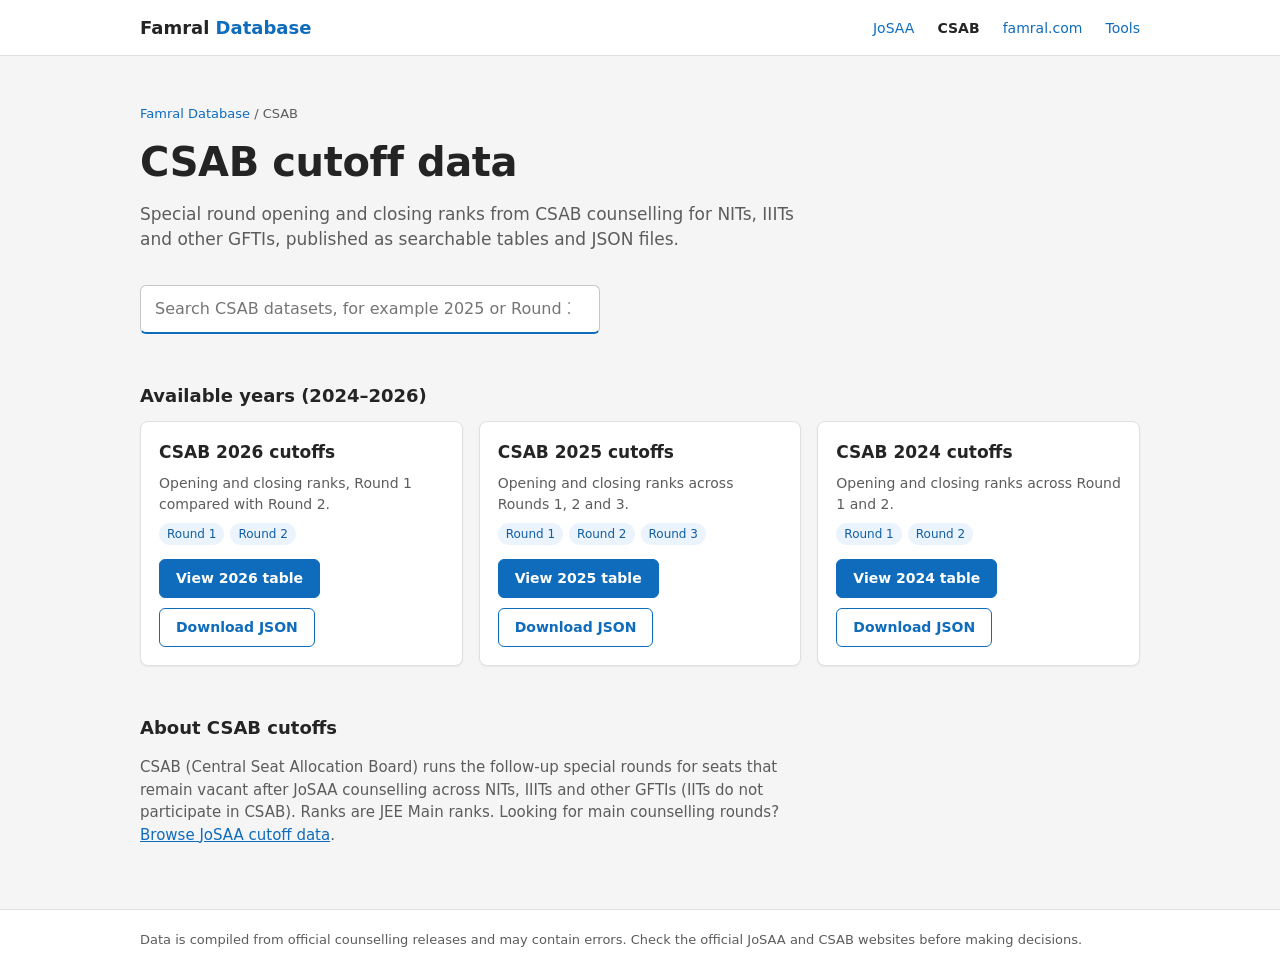
==== csab/index.html @ 927310ad "Add files via upload" ====
<!DOCTYPE html>
<html lang="en">
<head>
<meta charset="UTF-8">
<meta name="viewport" content="width=device-width, initial-scale=1">
<title>CSAB Cutoff Data 2024–2026 | Famral Database</title>
<meta name="description" content="Free CSAB special round opening and closing rank data for 2024 to 2026, round by round, for NITs, IIITs and GFTIs. View searchable tables or download JSON files.">
<meta name="robots" content="index, follow, max-snippet:-1, max-image-preview:large">
<meta name="theme-color" content="#0f6cbd">
<link rel="canonical" href="https://database.famral.com/csab/">
<link rel="icon" href="data:image/svg+xml,%3Csvg xmlns='http://www.w3.org/2000/svg' viewBox='0 0 32 32'%3E%3Crect width='32' height='32' rx='6' fill='%230f6cbd'/%3E%3Ctext x='16' y='23' font-family='Segoe UI,Arial' font-size='20' font-weight='700' text-anchor='middle' fill='white'%3EF%3C/text%3E%3C/svg%3E">

<meta property="og:type" content="website">
<meta property="og:site_name" content="Famral Database">
<meta property="og:title" content="CSAB Cutoff Data 2024–2026 | Famral Database">
<meta property="og:description" content="Free CSAB special round opening and closing rank data for 2024 to 2026, round by round, for NITs, IIITs and GFTIs. View searchable tables or download JSON files.">
<meta property="og:url" content="https://database.famral.com/csab/">
<meta property="og:locale" content="en_IN">
<meta name="twitter:card" content="summary">
<meta name="twitter:title" content="CSAB Cutoff Data 2024–2026 | Famral Database">
<meta name="twitter:description" content="Free CSAB special round opening and closing rank data for 2024 to 2026, round by round, for NITs, IIITs and GFTIs. View searchable tables or download JSON files.">

<script type="application/ld+json">
[
  {
    "@context": "https://schema.org",
    "@type": "CollectionPage",
    "name": "CSAB Cutoff Data 2024–2026 | Famral Database",
    "description": "Free CSAB special round opening and closing rank data for 2024 to 2026, round by round, for NITs, IIITs and GFTIs.",
    "url": "https://database.famral.com/csab/",
    "isPartOf": {
      "@type": "WebSite",
      "name": "Famral Database",
      "url": "https://database.famral.com/"
    },
    "mainEntity": {
      "@type": "ItemList",
      "itemListElement": [
        {
          "@type": "ListItem",
          "position": 1,
          "name": "CSAB 2026 cutoffs",
          "url": "https://database.famral.com/csab/cutoff/2026"
        },
        {
          "@type": "ListItem",
          "position": 2,
          "name": "CSAB 2025 cutoffs",
          "url": "https://database.famral.com/csab/cutoff/2025"
        },
        {
          "@type": "ListItem",
          "position": 3,
          "name": "CSAB 2024 cutoffs",
          "url": "https://database.famral.com/csab/cutoff/2024"
        }
      ]
    }
  },
  {
    "@context": "https://schema.org",
    "@type": "BreadcrumbList",
    "itemListElement": [
      { "@type": "ListItem", "position": 1, "name": "Famral Database", "item": "https://database.famral.com/" },
      { "@type": "ListItem", "position": 2, "name": "CSAB", "item": "https://database.famral.com/csab/" }
    ]
  }
]
</script>

<style>
  :root {
    --blue: #0f6cbd; --blue-dark: #115ea3; --blue-tint: #ebf3fc;
    --ink: #242424; --muted: #5c5c5c; --line: #e0e0e0; --bg: #f5f5f5; --card: #ffffff;
  }
  * { box-sizing: border-box; }
  body { margin: 0; font-family: "Segoe UI", system-ui, -apple-system, Roboto, Arial, sans-serif; color: var(--ink); background: var(--bg); line-height: 1.5; }
  a { color: var(--blue); }
  a:focus-visible, input:focus-visible { outline: 3px solid #8fc1ee; outline-offset: 2px; }

  header.top { background: var(--card); border-bottom: 1px solid var(--line); }
  .bar { max-width: 1040px; margin: 0 auto; padding: 14px 20px; display: flex; align-items: center; justify-content: space-between; }
  .brand { font-weight: 600; font-size: 18px; color: var(--ink); text-decoration: none; }
  .brand span { color: var(--blue); }
  .bar nav a { margin-left: 18px; font-size: 14px; text-decoration: none; }
  .bar nav a:hover { text-decoration: underline; }
  .bar nav a[aria-current="page"] { font-weight: 600; color: var(--ink); }

  .hero { max-width: 1040px; margin: 0 auto; padding: 48px 20px 24px; }
  .crumb { font-size: 13px; color: var(--muted); margin-bottom: 8px; }
  .crumb a { text-decoration: none; }
  .crumb a:hover { text-decoration: underline; }
  .hero h1 { margin: 0 0 10px; font-size: clamp(28px, 4vw, 40px); font-weight: 600; letter-spacing: -0.01em; }
  .hero p { margin: 0; max-width: 62ch; color: var(--muted); font-size: 17px; }

  .search { max-width: 1040px; margin: 0 auto; padding: 8px 20px 20px; }
  .search input { width: 100%; max-width: 460px; padding: 11px 14px; font: inherit; border: 1px solid #c7c7c7; border-bottom: 2px solid var(--blue); border-radius: 6px; background: var(--card); }

  main { max-width: 1040px; margin: 0 auto; padding: 0 20px 40px; }
  h2 { font-size: 18px; font-weight: 600; margin: 28px 0 12px; }
  .grid { display: grid; grid-template-columns: repeat(auto-fill, minmax(290px, 1fr)); gap: 16px; }
  .card { background: var(--card); border: 1px solid var(--line); border-radius: 8px; padding: 18px; display: flex; flex-direction: column; gap: 8px; box-shadow: 0 1px 2px rgba(0,0,0,.06); }
  .card h3 { margin: 0; font-size: 17px; font-weight: 600; }
  .card h3 a { color: var(--ink); text-decoration: none; }
  .card h3 a:hover { color: var(--blue); text-decoration: underline; }
  .card p { margin: 0; color: var(--muted); font-size: 14px; flex: 1; }
  .tags { display: flex; gap: 6px; flex-wrap: wrap; list-style: none; margin: 0; padding: 0; }
  .tag { font-size: 12px; padding: 2px 8px; border-radius: 999px; background: var(--blue-tint); color: var(--blue-dark); }
  .actions { display: flex; gap: 10px; flex-wrap: wrap; margin-top: 6px; }
  .btn { display: inline-block; padding: 8px 16px; border-radius: 6px; font-size: 14px; font-weight: 600; text-decoration: none; border: 1px solid var(--blue); }
  .btn.primary { background: var(--blue); color: #fff; }
  .btn.primary:hover { background: var(--blue-dark); }
  .btn.ghost { background: transparent; color: var(--blue); }
  .btn.ghost:hover { background: var(--blue-tint); }
  .empty { display: none; padding: 28px; background: var(--card); border: 1px dashed #c7c7c7; border-radius: 8px; color: var(--muted); }

  .about { max-width: 1040px; margin: 0 auto; padding: 0 20px 48px; }
  .about h2 { margin-top: 8px; }
  .about p { max-width: 70ch; color: var(--muted); font-size: 15px; }

  footer { border-top: 1px solid var(--line); background: var(--card); }
  footer div { max-width: 1040px; margin: 0 auto; padding: 20px; font-size: 13px; color: var(--muted); }
</style>
</head>
<body>

<header class="top">
  <div class="bar">
    <a class="brand" href="/">Famral <span>Database</span></a>
    <nav aria-label="Famral sites">
      <a href="/josaa/">JoSAA</a>
      <a href="/csab/" aria-current="page">CSAB</a>
      <a href="https://www.famral.com/">famral.com</a>
      <a href="https://tools.famral.com/">Tools</a>
    </nav>
  </div>
</header>

<section class="hero">
  <nav class="crumb" aria-label="Breadcrumb"><a href="/">Famral Database</a> / <span>CSAB</span></nav>
  <h1>CSAB cutoff data</h1>
  <p>Special round opening and closing ranks from CSAB counselling for NITs, IIITs and other GFTIs, published as searchable tables and JSON files.</p>
</section>

<div class="search">
  <label for="q" hidden>Search CSAB datasets</label>
  <input id="q" type="search" placeholder="Search CSAB datasets, for example 2025 or Round 3" autocomplete="off">
</div>

<main>
  <section class="group" aria-labelledby="h-csab">
    <h2 id="h-csab">Available years (2024–2026)</h2>
    <div class="grid">
      <article class="card" data-search="csab 2026 cutoffs opening and closing ranks, round 1 compared with round 2.">
        <h3><a href="/csab/cutoff/2026">CSAB 2026 cutoffs</a></h3>
        <p>Opening and closing ranks, Round 1 compared with Round 2.</p>
        <ul class="tags"><li class="tag">Round 1</li><li class="tag">Round 2</li></ul>
        <div class="actions">
          <a class="btn primary" href="/csab/cutoff/2026">View 2026 table</a>
          <a class="btn ghost" href="/csab/cutoff/2026.json" download>Download JSON</a>
        </div>
      </article>
      <article class="card" data-search="csab 2025 cutoffs opening and closing ranks across rounds 1, 2 and 3.">
        <h3><a href="/csab/cutoff/2025">CSAB 2025 cutoffs</a></h3>
        <p>Opening and closing ranks across Rounds 1, 2 and 3.</p>
        <ul class="tags"><li class="tag">Round 1</li><li class="tag">Round 2</li><li class="tag">Round 3</li></ul>
        <div class="actions">
          <a class="btn primary" href="/csab/cutoff/2025">View 2025 table</a>
          <a class="btn ghost" href="/csab/cutoff/2025.json" download>Download JSON</a>
        </div>
      </article>
      <article class="card" data-search="csab 2024 cutoffs opening and closing ranks across rounds 1 and 2.">
        <h3><a href="/csab/cutoff/2024">CSAB 2024 cutoffs</a></h3>
        <p>Opening and closing ranks across Round 1 and 2.</p>
        <ul class="tags"><li class="tag">Round 1</li><li class="tag">Round 2</li></ul>
        <div class="actions">
          <a class="btn primary" href="/csab/cutoff/2024">View 2024 table</a>
          <a class="btn ghost" href="/csab/cutoff/2024.json" download>Download JSON</a>
        </div>
      </article>
    </div>
  </section>
  <div class="empty" id="empty">No CSAB dataset matches your search. Try a year such as 2026 or 2025.</div>
</main>

<section class="about">
  <h2>About CSAB cutoffs</h2>
  <p>CSAB (Central Seat Allocation Board) runs the follow-up special rounds for seats that remain vacant after JoSAA counselling across NITs, IIITs and other GFTIs (IITs do not participate in CSAB). Ranks are JEE Main ranks. Looking for main counselling rounds? <a href="/josaa/">Browse JoSAA cutoff data</a>.</p>
</section>

<footer>
  <div>Data is compiled from official counselling releases and may contain errors. Check the official JoSAA and CSAB websites before making decisions.</div>
</footer>

<script>
  const q = document.getElementById("q");
  const cards = [...document.querySelectorAll(".card")];
  const groups = [...document.querySelectorAll(".group")];
  const empty = document.getElementById("empty");
  q.addEventListener("input", () => {
    const term = q.value.trim().toLowerCase();
    let shown = 0;
    cards.forEach(c => {
      const hit = !term || c.dataset.search.includes(term);
      c.hidden = !hit;
      if (hit) shown++;
    });
    groups.forEach(g => { g.hidden = !g.querySelector(".card:not([hidden])"); });
    empty.style.display = shown ? "none" : "block";
  });
</script>
</body>
</html>
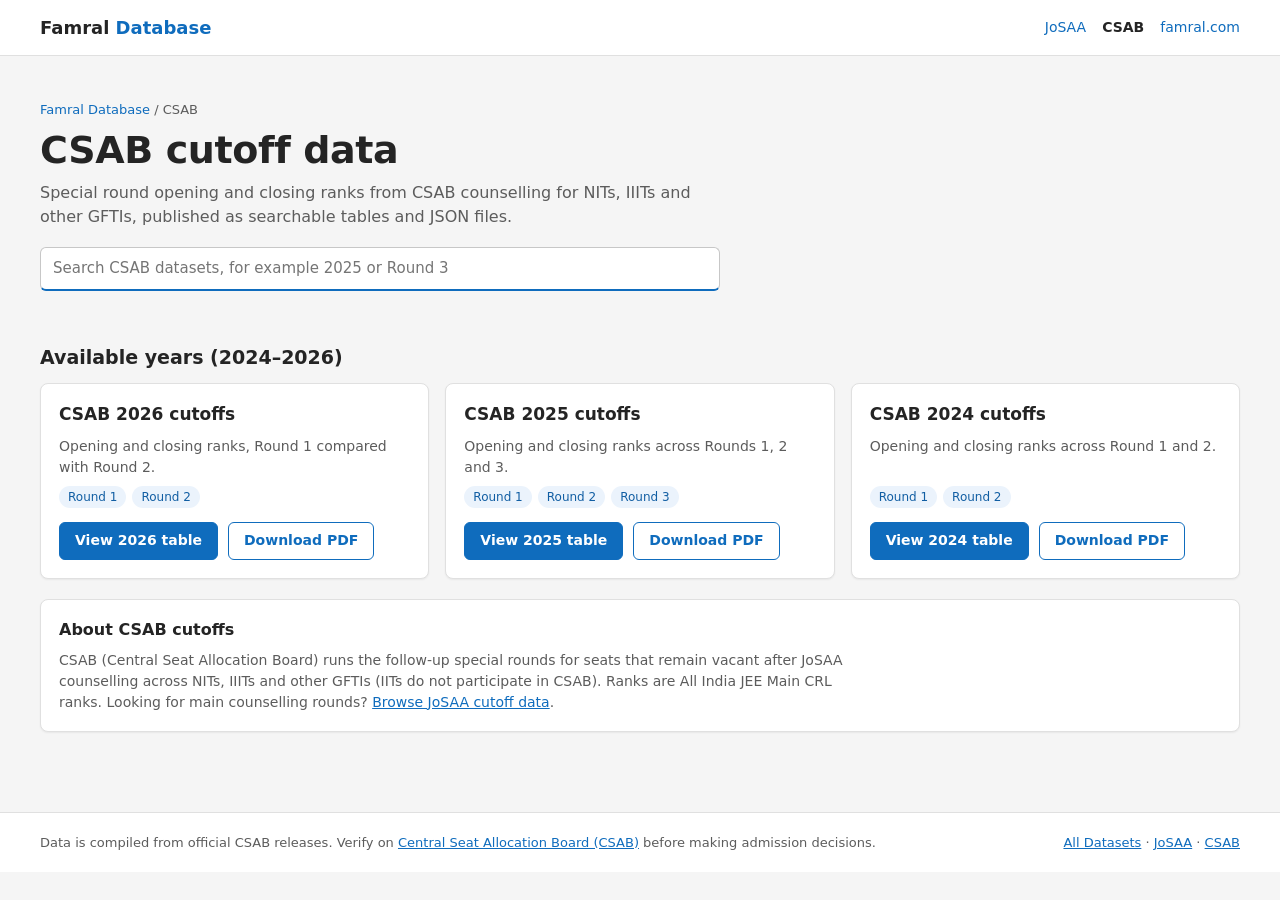
==== commit 9c03a4a9: "Add files via upload" ====
--- a/csab/index.html
+++ b/csab/index.html
@@ -68,130 +68,70 @@
 ]
 </script>
 
-<style>
-  :root {
-    --blue: #0f6cbd; --blue-dark: #115ea3; --blue-tint: #ebf3fc;
-    --ink: #242424; --muted: #5c5c5c; --line: #e0e0e0; --bg: #f5f5f5; --card: #ffffff;
-  }
-  * { box-sizing: border-box; }
-  body { margin: 0; font-family: "Segoe UI", system-ui, -apple-system, Roboto, Arial, sans-serif; color: var(--ink); background: var(--bg); line-height: 1.5; }
-  a { color: var(--blue); }
-  a:focus-visible, input:focus-visible { outline: 3px solid #8fc1ee; outline-offset: 2px; }
-
-  header.top { background: var(--card); border-bottom: 1px solid var(--line); }
-  .bar { max-width: 1040px; margin: 0 auto; padding: 14px 20px; display: flex; align-items: center; justify-content: space-between; }
-  .brand { font-weight: 600; font-size: 18px; color: var(--ink); text-decoration: none; }
-  .brand span { color: var(--blue); }
-  .bar nav a { margin-left: 18px; font-size: 14px; text-decoration: none; }
-  .bar nav a:hover { text-decoration: underline; }
-  .bar nav a[aria-current="page"] { font-weight: 600; color: var(--ink); }
-
-  .hero { max-width: 1040px; margin: 0 auto; padding: 48px 20px 24px; }
-  .crumb { font-size: 13px; color: var(--muted); margin-bottom: 8px; }
-  .crumb a { text-decoration: none; }
-  .crumb a:hover { text-decoration: underline; }
-  .hero h1 { margin: 0 0 10px; font-size: clamp(28px, 4vw, 40px); font-weight: 600; letter-spacing: -0.01em; }
-  .hero p { margin: 0; max-width: 62ch; color: var(--muted); font-size: 17px; }
-
-  .search { max-width: 1040px; margin: 0 auto; padding: 8px 20px 20px; }
-  .search input { width: 100%; max-width: 460px; padding: 11px 14px; font: inherit; border: 1px solid #c7c7c7; border-bottom: 2px solid var(--blue); border-radius: 6px; background: var(--card); }
-
-  main { max-width: 1040px; margin: 0 auto; padding: 0 20px 40px; }
-  h2 { font-size: 18px; font-weight: 600; margin: 28px 0 12px; }
-  .grid { display: grid; grid-template-columns: repeat(auto-fill, minmax(290px, 1fr)); gap: 16px; }
-  .card { background: var(--card); border: 1px solid var(--line); border-radius: 8px; padding: 18px; display: flex; flex-direction: column; gap: 8px; box-shadow: 0 1px 2px rgba(0,0,0,.06); }
-  .card h3 { margin: 0; font-size: 17px; font-weight: 600; }
-  .card h3 a { color: var(--ink); text-decoration: none; }
-  .card h3 a:hover { color: var(--blue); text-decoration: underline; }
-  .card p { margin: 0; color: var(--muted); font-size: 14px; flex: 1; }
-  .tags { display: flex; gap: 6px; flex-wrap: wrap; list-style: none; margin: 0; padding: 0; }
-  .tag { font-size: 12px; padding: 2px 8px; border-radius: 999px; background: var(--blue-tint); color: var(--blue-dark); }
-  .actions { display: flex; gap: 10px; flex-wrap: wrap; margin-top: 6px; }
-  .btn { display: inline-block; padding: 8px 16px; border-radius: 6px; font-size: 14px; font-weight: 600; text-decoration: none; border: 1px solid var(--blue); }
-  .btn.primary { background: var(--blue); color: #fff; }
-  .btn.primary:hover { background: var(--blue-dark); }
-  .btn.ghost { background: transparent; color: var(--blue); }
-  .btn.ghost:hover { background: var(--blue-tint); }
-  .empty { display: none; padding: 28px; background: var(--card); border: 1px dashed #c7c7c7; border-radius: 8px; color: var(--muted); }
-
-  .about { max-width: 1040px; margin: 0 auto; padding: 0 20px 48px; }
-  .about h2 { margin-top: 8px; }
-  .about p { max-width: 70ch; color: var(--muted); font-size: 15px; }
-
-  footer { border-top: 1px solid var(--line); background: var(--card); }
-  footer div { max-width: 1040px; margin: 0 auto; padding: 20px; font-size: 13px; color: var(--muted); }
-</style>
+<link rel="stylesheet" href="/assets/css/site.css">
 </head>
 <body>
 
-<header class="top">
-  <div class="bar">
-    <a class="brand" href="/">Famral <span>Database</span></a>
-    <nav aria-label="Famral sites">
-      <a href="/josaa/">JoSAA</a>
-      <a href="/csab/" aria-current="page">CSAB</a>
-      <a href="https://www.famral.com/">famral.com</a>
-      <a href="https://tools.famral.com/">Tools</a>
-    </nav>
+<header id="site-header" class="top" data-active="csab" data-narrow="1"></header>
+
+<section class="hero narrow">
+  <div>
+    <nav class="crumb" aria-label="Breadcrumb"><a href="/">Famral Database</a> / <span>CSAB</span></nav>
+    <h1>CSAB cutoff data</h1>
+    <p>Special round opening and closing ranks from CSAB counselling for NITs, IIITs and other GFTIs, published as searchable tables and JSON files.</p>
+    <div class="search-wrap" style="margin-top:18px">
+      <label for="q" hidden>Search CSAB datasets</label>
+      <input id="q" type="search" placeholder="Search CSAB datasets, for example 2025 or Round 3" autocomplete="off">
+    </div>
   </div>
-</header>
-
-<section class="hero">
-  <nav class="crumb" aria-label="Breadcrumb"><a href="/">Famral Database</a> / <span>CSAB</span></nav>
-  <h1>CSAB cutoff data</h1>
-  <p>Special round opening and closing ranks from CSAB counselling for NITs, IIITs and other GFTIs, published as searchable tables and JSON files.</p>
 </section>
 
-<div class="search">
-  <label for="q" hidden>Search CSAB datasets</label>
-  <input id="q" type="search" placeholder="Search CSAB datasets, for example 2025 or Round 3" autocomplete="off">
-</div>
-
-<main>
+<main class="narrow">
   <section class="group" aria-labelledby="h-csab">
     <h2 id="h-csab">Available years (2024–2026)</h2>
     <div class="grid">
-      <article class="card" data-search="csab 2026 cutoffs opening and closing ranks, round 1 compared with round 2.">
+      <article class="card dataset-card" data-search="csab 2026 cutoffs opening and closing ranks, round 1 compared with round 2.">
         <h3><a href="/csab/cutoff/2026">CSAB 2026 cutoffs</a></h3>
         <p>Opening and closing ranks, Round 1 compared with Round 2.</p>
         <ul class="tags"><li class="tag">Round 1</li><li class="tag">Round 2</li></ul>
         <div class="actions">
           <a class="btn primary" href="/csab/cutoff/2026">View 2026 table</a>
-          <a class="btn ghost" href="/csab/cutoff/2026.json" download>Download JSON</a>
+          <button class="btn ghost" type="button" data-pdf-counselling="csab" data-pdf-year="2026">Download PDF</button>
         </div>
       </article>
-      <article class="card" data-search="csab 2025 cutoffs opening and closing ranks across rounds 1, 2 and 3.">
+      <article class="card dataset-card" data-search="csab 2025 cutoffs opening and closing ranks across rounds 1, 2 and 3.">
         <h3><a href="/csab/cutoff/2025">CSAB 2025 cutoffs</a></h3>
         <p>Opening and closing ranks across Rounds 1, 2 and 3.</p>
         <ul class="tags"><li class="tag">Round 1</li><li class="tag">Round 2</li><li class="tag">Round 3</li></ul>
         <div class="actions">
           <a class="btn primary" href="/csab/cutoff/2025">View 2025 table</a>
-          <a class="btn ghost" href="/csab/cutoff/2025.json" download>Download JSON</a>
+          <button class="btn ghost" type="button" data-pdf-counselling="csab" data-pdf-year="2025">Download PDF</button>
         </div>
       </article>
-      <article class="card" data-search="csab 2024 cutoffs opening and closing ranks across rounds 1 and 2.">
+      <article class="card dataset-card" data-search="csab 2024 cutoffs opening and closing ranks across rounds 1 and 2.">
         <h3><a href="/csab/cutoff/2024">CSAB 2024 cutoffs</a></h3>
         <p>Opening and closing ranks across Round 1 and 2.</p>
         <ul class="tags"><li class="tag">Round 1</li><li class="tag">Round 2</li></ul>
         <div class="actions">
           <a class="btn primary" href="/csab/cutoff/2024">View 2024 table</a>
-          <a class="btn ghost" href="/csab/cutoff/2024.json" download>Download JSON</a>
+          <button class="btn ghost" type="button" data-pdf-counselling="csab" data-pdf-year="2024">Download PDF</button>
         </div>
       </article>
     </div>
   </section>
-  <div class="empty" id="empty">No CSAB dataset matches your search. Try a year such as 2026 or 2025.</div>
+  <div class="empty-box" id="empty">No CSAB dataset matches your search. Try a year such as 2026 or 2025.</div>
+
+  <section class="card methodology">
+    <h2>About CSAB cutoffs</h2>
+    <p>CSAB (Central Seat Allocation Board) runs the follow-up special rounds for seats that remain vacant after JoSAA counselling across NITs, IIITs and other GFTIs (IITs do not participate in CSAB). Ranks are All India JEE Main CRL ranks. Looking for main counselling rounds? <a href="/josaa/">Browse JoSAA cutoff data</a>.</p>
+  </section>
 </main>
 
-<section class="about">
-  <h2>About CSAB cutoffs</h2>
-  <p>CSAB (Central Seat Allocation Board) runs the follow-up special rounds for seats that remain vacant after JoSAA counselling across NITs, IIITs and other GFTIs (IITs do not participate in CSAB). Ranks are JEE Main ranks. Looking for main counselling rounds? <a href="/josaa/">Browse JoSAA cutoff data</a>.</p>
-</section>
+<footer id="site-footer" data-narrow="1" data-counselling="csab"></footer>
 
-<footer>
-  <div>Data is compiled from official counselling releases and may contain errors. Check the official JoSAA and CSAB websites before making decisions.</div>
-</footer>
-
+<script src="/assets/js/layout.js"></script>
+<script src="/assets/js/counselling-config.js"></script>
+<script src="/assets/js/pdf-export.js"></script>
 <script>
   const q = document.getElementById("q");
   const cards = [...document.querySelectorAll(".card")];
--- a/assets/css/site.css
+++ b/assets/css/site.css
@@ -0,0 +1,533 @@
+:root {
+  --blue: #0f6cbd;
+  --blue-dark: #115ea3;
+  --blue-tint: #ebf3fc;
+  --ink: #242424;
+  --muted: #5c5c5c;
+  --line: #e0e0e0;
+  --bg: #f5f5f5;
+  --card: #ffffff;
+  --surface-2: #fafafa;
+  --pos: #0a6b3a;
+  --neg: #b3261e;
+  --warn-bg: #fff8e6;
+  --warn-line: #f0d78c;
+  --radius: 8px;
+  --shadow: 0 1px 2px rgba(0, 0, 0, 0.06);
+}
+
+*, *::before, *::after { box-sizing: border-box; }
+
+body {
+  margin: 0;
+  font-family: "Segoe UI", system-ui, -apple-system, Roboto, Arial, sans-serif;
+  color: var(--ink);
+  background: var(--bg);
+  font-size: 15px;
+  line-height: 1.5;
+  overflow-x: clip;
+}
+
+a { color: var(--blue); }
+a:focus-visible, input:focus-visible, select:focus-visible, button:focus-visible {
+  outline: 3px solid #8fc1ee;
+  outline-offset: 2px;
+}
+
+/* Header */
+header.top {
+  background: var(--card);
+  border-bottom: 1px solid var(--line);
+}
+.bar {
+  max-width: 1240px;
+  margin: 0 auto;
+  padding: 14px 20px;
+  display: flex;
+  flex-wrap: wrap;
+  gap: 12px;
+  align-items: center;
+  justify-content: space-between;
+}
+.bar.narrow { max-width: 1240px; }
+.brand {
+  font-weight: 600;
+  font-size: 18px;
+  color: var(--ink);
+  text-decoration: none;
+}
+.brand span { color: var(--blue); }
+.bar nav {
+  display: flex;
+  flex-wrap: wrap;
+  gap: 16px;
+  align-items: center;
+}
+.bar nav a {
+  font-size: 14px;
+  text-decoration: none;
+}
+.bar nav a:hover { text-decoration: underline; }
+.bar nav a[aria-current="page"] {
+  font-weight: 600;
+  color: var(--ink);
+}
+.nav-toggle {
+  display: none;
+  align-items: center;
+  justify-content: center;
+  width: 38px;
+  height: 38px;
+  padding: 0;
+  border: 1px solid var(--line);
+  border-radius: 6px;
+  background: var(--card);
+  color: var(--ink);
+}
+.nav-toggle:hover { background: var(--blue-tint); color: var(--blue); }
+
+/* Hero */
+.hero {
+  max-width: 1240px;
+  margin: 0 auto;
+  padding: 36px 20px 22px;
+  display: flex;
+  flex-wrap: wrap;
+  gap: 18px;
+  align-items: flex-end;
+  justify-content: space-between;
+}
+.hero.narrow { max-width: 1240px; padding: 44px 20px 24px; }
+.crumb { font-size: 13px; color: var(--muted); margin-bottom: 8px; }
+.crumb a { text-decoration: none; }
+.crumb a:hover { text-decoration: underline; }
+.hero h1 {
+  margin: 0 0 8px;
+  font-size: clamp(26px, 3.6vw, 38px);
+  font-weight: 600;
+  letter-spacing: -0.01em;
+  line-height: 1.2;
+}
+.hero p {
+  margin: 0;
+  max-width: 68ch;
+  color: var(--muted);
+  font-size: 16px;
+}
+.hero-actions {
+  display: flex;
+  flex-wrap: wrap;
+  gap: 10px;
+  align-items: center;
+}
+
+/* Containers */
+main { max-width: 1240px; margin: 0 auto; padding: 0 20px 48px; }
+main.narrow { max-width: 1240px; }
+.section { margin-top: 28px; }
+h2 { font-size: 19px; font-weight: 600; margin: 28px 0 12px; }
+
+/* Cards & Grids */
+.card {
+  background: var(--card);
+  border: 1px solid var(--line);
+  border-radius: var(--radius);
+  box-shadow: var(--shadow);
+}
+.grid {
+  display: grid;
+  grid-template-columns: repeat(auto-fill, minmax(290px, 1fr));
+  gap: 16px;
+}
+.grid-2 {
+  display: grid;
+  grid-template-columns: repeat(auto-fit, minmax(300px, 1fr));
+  gap: 16px;
+}
+.grid-3 {
+  display: grid;
+  grid-template-columns: repeat(auto-fit, minmax(240px, 1fr));
+  gap: 16px;
+}
+.dataset-card {
+  padding: 18px;
+  display: flex;
+  flex-direction: column;
+  gap: 8px;
+}
+.dataset-card h3 { margin: 0; font-size: 17px; font-weight: 600; }
+.dataset-card h3 a { color: var(--ink); text-decoration: none; }
+.dataset-card h3 a:hover { color: var(--blue); text-decoration: underline; }
+.dataset-card p { margin: 0; color: var(--muted); font-size: 14px; flex: 1; }
+.card-meta { font-size: 12px; color: var(--muted); }
+
+/* Tags & Badges */
+.tags { display: flex; gap: 6px; flex-wrap: wrap; list-style: none; margin: 0; padding: 0; }
+.tag {
+  font-size: 12px;
+  padding: 2px 9px;
+  border-radius: 999px;
+  background: var(--blue-tint);
+  color: var(--blue-dark);
+  font-weight: 500;
+}
+.tag.neutral { background: #f0f0f0; color: var(--ink); }
+
+/* Buttons */
+.actions { display: flex; gap: 10px; flex-wrap: wrap; margin-top: 6px; }
+button { font: inherit; cursor: pointer; }
+.btn {
+  display: inline-flex;
+  align-items: center;
+  justify-content: center;
+  gap: 6px;
+  min-height: 38px;
+  padding: 7px 15px;
+  border-radius: 6px;
+  font-size: 14px;
+  font-weight: 600;
+  text-decoration: none;
+  border: 1px solid var(--blue);
+  background: var(--card);
+  color: var(--blue);
+}
+.btn:hover:not(:disabled) { background: var(--blue-tint); }
+.btn.primary { background: var(--blue); color: #fff; }
+.btn.primary:hover:not(:disabled) { background: var(--blue-dark); }
+.btn.ghost { background: transparent; color: var(--blue); }
+.btn.ghost:hover:not(:disabled) { background: var(--blue-tint); }
+.btn.sm { min-height: 32px; padding: 4px 10px; font-size: 13px; }
+.btn:disabled { opacity: 0.45; cursor: default; }
+
+/* Dropdown */
+.dropdown { position: relative; display: inline-block; }
+.dropdown-menu {
+  position: absolute;
+  right: 0;
+  top: calc(100% + 6px);
+  min-width: 210px;
+  background: var(--card);
+  border: 1px solid var(--line);
+  border-radius: var(--radius);
+  box-shadow: 0 8px 24px rgba(0, 0, 0, 0.12);
+  padding: 6px;
+  z-index: 30;
+}
+.dropdown-menu[hidden] { display: none; }
+.dropdown-item {
+  display: flex;
+  width: 100%;
+  align-items: center;
+  justify-content: space-between;
+  gap: 10px;
+  padding: 9px 12px;
+  border: 0;
+  background: transparent;
+  color: var(--ink);
+  font-size: 14px;
+  font-weight: 500;
+  text-align: left;
+  text-decoration: none;
+  border-radius: 6px;
+}
+.dropdown-item:hover { background: var(--blue-tint); color: var(--blue-dark); }
+.dropdown-item small { color: var(--muted); font-size: 12px; }
+
+/* Inputs & Filters */
+.filters {
+  padding: 18px;
+  display: grid;
+  gap: 14px;
+  margin-bottom: 16px;
+}
+.field { display: grid; gap: 6px; min-width: 0; }
+.field label { font-size: 13px; color: var(--muted); font-weight: 600; }
+input[type="search"], select {
+  width: 100%;
+  font: inherit;
+  color: var(--ink);
+  background: var(--card);
+  border: 1px solid #c7c7c7;
+  border-bottom: 2px solid var(--blue);
+  border-radius: 6px;
+  padding: 9px 12px;
+  min-height: 40px;
+}
+.row-selects {
+  display: grid;
+  grid-template-columns: repeat(auto-fit, minmax(150px, 1fr));
+  gap: 12px;
+  align-items: end;
+}
+
+/* Search results dropdown on homepage */
+.search-wrap { position: relative; max-width: 680px; }
+.search-results {
+  margin-top: 10px;
+  padding: 8px;
+  display: none;
+}
+.search-results.open { display: block; }
+.search-hit {
+  display: flex;
+  justify-content: space-between;
+  align-items: center;
+  gap: 12px;
+  padding: 8px 10px;
+  border-radius: 6px;
+  text-decoration: none;
+  color: var(--ink);
+}
+.search-hit:hover { background: var(--blue-tint); }
+.search-hit small { color: var(--muted); font-size: 12px; }
+
+/* Transparency & Info Bar */
+.info-strip {
+  padding: 14px 18px;
+  margin-bottom: 16px;
+  display: flex;
+  flex-wrap: wrap;
+  gap: 12px 24px;
+  align-items: center;
+  justify-content: space-between;
+  font-size: 13.5px;
+}
+.info-items {
+  display: flex;
+  flex-wrap: wrap;
+  gap: 8px 20px;
+  color: var(--muted);
+}
+.info-items strong { color: var(--ink); }
+
+.methodology {
+  margin-top: 20px;
+  padding: 18px;
+  font-size: 14px;
+  color: var(--muted);
+}
+.methodology h2 { margin: 0 0 8px; font-size: 16px; color: var(--ink); }
+.methodology p { margin: 0 0 8px; max-width: 90ch; }
+.methodology p:last-child { margin-bottom: 0; }
+
+/* Table */
+.meta {
+  display: flex;
+  flex-wrap: wrap;
+  gap: 10px 16px;
+  justify-content: space-between;
+  align-items: center;
+  margin: 0 2px 10px;
+  color: var(--muted);
+  font-size: 14px;
+}
+.meta-right {
+  display: flex;
+  flex-wrap: wrap;
+  gap: 8px;
+  align-items: center;
+}
+.meta-right select {
+  width: auto;
+  min-height: 32px;
+  padding: 4px 8px;
+  font-size: 13px;
+}
+.scroller { overflow-x: visible; }
+table { border-collapse: collapse; width: 100%; font-size: 13.5px; }
+th, td {
+  padding: 8px 8px;
+  text-align: left;
+  vertical-align: top;
+  border-bottom: 1px solid var(--line);
+  overflow-wrap: break-word;
+}
+thead th {
+  background: var(--surface-2);
+  font-weight: 600;
+  font-size: 12.5px;
+  line-height: 1.25;
+}
+thead tr.groups th {
+  text-align: center;
+  color: var(--muted);
+  border-bottom: 1px solid var(--line);
+  padding-top: 8px;
+  padding-bottom: 5px;
+}
+thead tr.groups th.seat { text-align: left; }
+thead tr.groups th.sep, td.sep, thead tr.cols th.sep { border-left: 1px solid var(--line); }
+
+.sort {
+  all: unset;
+  cursor: pointer;
+  display: inline-flex;
+  gap: 4px;
+  align-items: center;
+  padding: 2px 0;
+  font-weight: 600;
+}
+.sort:hover { color: var(--blue); }
+.sort:focus-visible { outline: 3px solid #8fc1ee; outline-offset: 2px; border-radius: 2px; }
+.sort .arrow { font-size: 10px; color: var(--blue); min-width: 1ch; }
+th.num, td.num { text-align: right; font-variant-numeric: tabular-nums; white-space: nowrap; }
+th.num .sort { justify-content: flex-end; }
+tbody tr:hover { background: var(--blue-tint); }
+tbody tr:last-child td { border-bottom: 0; }
+
+.name { display: block; font-weight: 600; }
+.name a { color: var(--ink); text-decoration: none; }
+.name a:hover { color: var(--blue); text-decoration: underline; }
+.sub { display: block; color: var(--muted); font-size: 12.5px; }
+td.inst { width: 22%; }
+td.prog { width: 22%; }
+td.nowrap { white-space: normal; }
+.pos { color: var(--pos); font-weight: 600; }
+.neg { color: var(--neg); font-weight: 600; }
+.dash { color: var(--muted); }
+.prep { font-size: 11px; font-weight: 600; color: var(--blue); margin-left: 2px; cursor: help; }
+.empty { padding: 36px 16px; text-align: center; color: var(--muted); }
+.empty-box { display: none; padding: 28px; background: var(--card); border: 1px dashed #c7c7c7; border-radius: var(--radius); color: var(--muted); }
+
+/* Pager */
+.pager {
+  display: flex;
+  gap: 12px;
+  align-items: center;
+  justify-content: center;
+  margin: 18px 0 4px;
+}
+.pager span {
+  color: var(--muted);
+  font-variant-numeric: tabular-nums;
+  min-width: 9ch;
+  text-align: center;
+  font-size: 14px;
+}
+
+/* Modal for Historical Comparison */
+dialog.cmp-dialog {
+  border: 1px solid var(--line);
+  border-radius: var(--radius);
+  padding: 0;
+  max-width: 820px;
+  width: calc(100% - 24px);
+  box-shadow: 0 12px 32px rgba(0, 0, 0, 0.18);
+  background: var(--card);
+  color: var(--ink);
+}
+dialog.cmp-dialog::backdrop { background: rgba(0, 0, 0, 0.45); }
+.cmp-head {
+  padding: 16px 20px;
+  border-bottom: 1px solid var(--line);
+  display: flex;
+  justify-content: space-between;
+  align-items: flex-start;
+  gap: 12px;
+}
+.cmp-head h3 { margin: 0 0 4px; font-size: 17px; }
+.cmp-head p { margin: 0; font-size: 13px; color: var(--muted); }
+.cmp-body { padding: 18px 20px; overflow-x: auto; }
+.cmp-body table { min-width: 520px; }
+
+/* Footer */
+footer { border-top: 1px solid var(--line); background: var(--card); margin-top: 32px; }
+footer .foot {
+  max-width: 1240px;
+  margin: 0 auto;
+  padding: 20px;
+  font-size: 13px;
+  color: var(--muted);
+  display: flex;
+  flex-wrap: wrap;
+  gap: 8px 20px;
+  justify-content: space-between;
+}
+footer .foot.narrow { max-width: 1240px; }
+
+@media (max-width: 960px) {
+  .scroller { overflow-x: visible; }
+  table { min-width: 0; width: 100%; }
+  table thead { display: none; }
+  table tbody { display: block; }
+  table tbody tr {
+    display: grid;
+    grid-template-columns: repeat(2, minmax(0, 1fr));
+    gap: 8px 12px;
+    padding: 14px;
+    border-bottom: 1px solid var(--line);
+  }
+  table tbody tr:last-child { border-bottom: 0; }
+  table tbody td {
+    display: block;
+    width: auto !important;
+    padding: 0;
+    border: 0;
+    min-width: 0 !important;
+    white-space: normal !important;
+    text-align: left !important;
+  }
+  table tbody td.inst,
+  table tbody td.prog {
+    grid-column: 1 / -1;
+  }
+  table tbody td.sep { border-left: 0; }
+  table tbody td[data-label]::before {
+    content: attr(data-label);
+    display: block;
+    font-size: 11px;
+    font-weight: 600;
+    color: var(--muted);
+    text-transform: uppercase;
+    letter-spacing: 0.02em;
+    margin-bottom: 2px;
+  }
+}
+
+@media (max-width: 768px) {
+  .grid, .grid-2, .grid-3 { grid-template-columns: repeat(auto-fit, minmax(240px, 1fr)); }
+  .row-selects { grid-template-columns: repeat(2, minmax(0, 1fr)); }
+  input[type="search"], select { font-size: 16px; }
+}
+
+@media (max-width: 640px) {
+  .bar { padding: 12px 16px; }
+  .nav-toggle { display: inline-flex; }
+  .bar nav {
+    display: none;
+    width: 100%;
+    flex-direction: column;
+    align-items: flex-start;
+    gap: 4px;
+    padding-top: 10px;
+    border-top: 1px solid var(--line);
+  }
+  .bar nav.open { display: flex; }
+  .bar nav a {
+    display: block;
+    width: 100%;
+    padding: 8px 4px;
+    font-size: 15px;
+  }
+
+  .hero, .hero.narrow { padding: 24px 16px 16px; }
+  .hero-actions { width: 100%; }
+  .hero-actions .dropdown { flex: 1; }
+  .hero-actions .dropdown .btn,
+  .hero-actions > .btn { width: 100%; }
+  .dropdown-menu { left: 0; right: auto; min-width: 100%; }
+
+  main, main.narrow { padding: 0 16px 36px; }
+  .grid, .grid-2, .grid-3 { grid-template-columns: 1fr; }
+  .info-strip { padding: 12px 14px; flex-direction: column; align-items: flex-start; }
+  .info-items { gap: 6px 14px; font-size: 13px; }
+  .filters { padding: 14px; }
+  .meta { flex-direction: column; align-items: flex-start; }
+  .scroller { -webkit-overflow-scrolling: touch; }
+  footer .foot, footer .foot.narrow { padding: 16px; flex-direction: column; gap: 6px; }
+}
+
+@media (max-width: 480px) {
+  .row-selects { grid-template-columns: 1fr; }
+  .actions .btn { flex: 1 1 auto; }
+}
